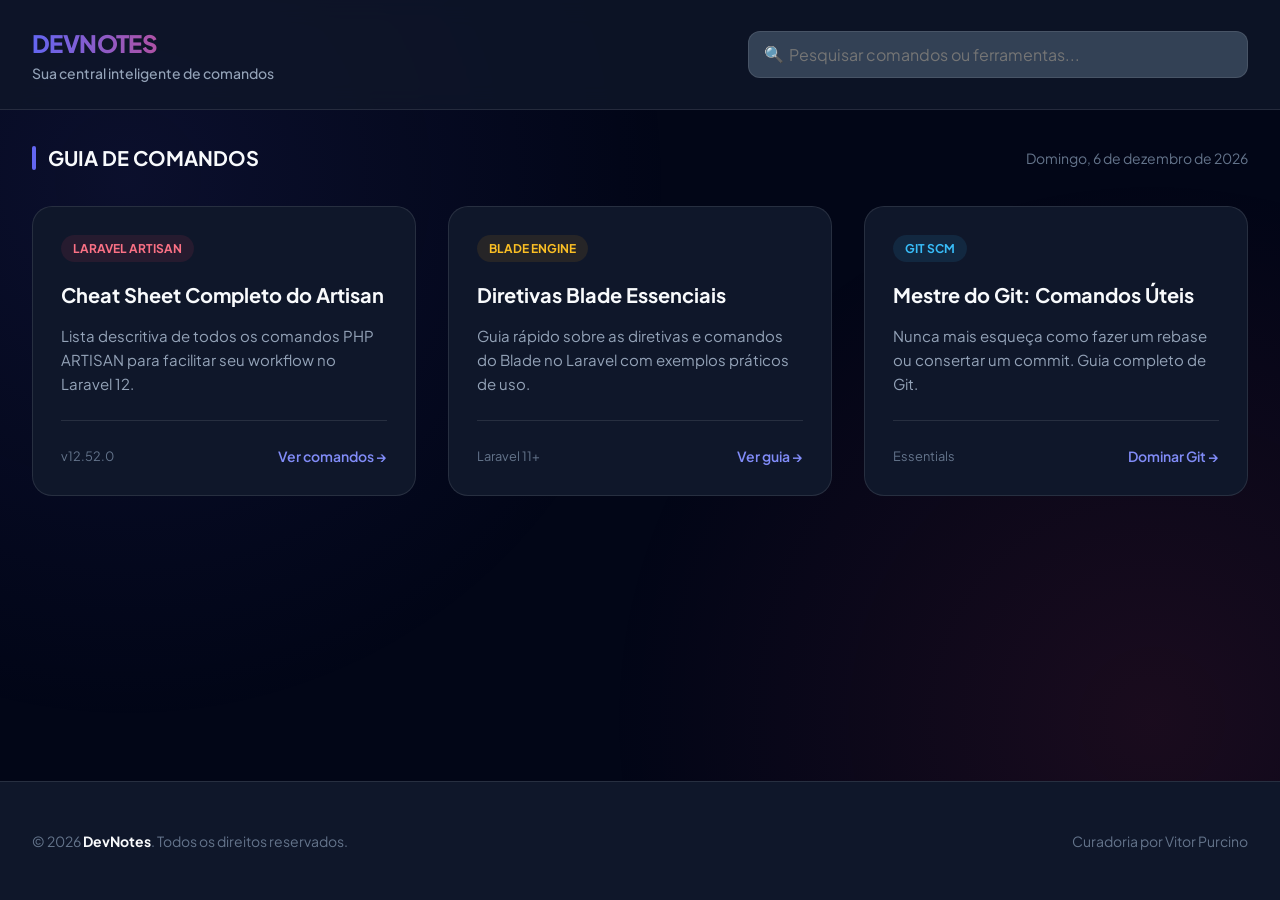
==== index.html @ d4c99360 "Primeiro commit" ====
<!DOCTYPE html>
<html lang="pt-br">

<head>
	<meta charset="UTF-8" />
	<meta name="viewport" content="width=device-width, initial-scale=1.0" />
	<meta name="description"
		content="DevNotes - Seu bloco de notas inteligente para comandos e guias de desenvolvimento." />
	<meta name="keywords" content="devnotes, programação, comandos, cheat sheet, laravel, git, php, blade" />
	<meta name="author" content="Vitor Purcino" />
	<meta name="theme-color" content="#020617" />

	<!-- Open Graph -->
	<meta property="og:title" content="DevNotes - Inteligência em Comandos" />
	<meta property="og:description" content="Acesse rapidamente os comandos mais úteis para o seu dia a dia." />
	<meta property="og:type" content="website" />

	<link rel="icon" href="favicon.ico" type="image/x-icon" />
	<link rel="stylesheet" href="reset.css" />
	<link rel="stylesheet" href="index.css" />
	<title>DevNotes - Central de Comandos</title>
</head>

<body>
	<header>
		<div class="header-container">
			<div class="title-group">
				<h1>DEVNOTES</h1>
				<p class="tagline">Sua central inteligente de comandos</p>
			</div>

			<div class="search-container">
				<span class="search-icon">🔍</span>
				<input type="text" class="search-input" id="searchBar"
					placeholder="Pesquisar comandos ou ferramentas..." />
			</div>
		</div>
	</header>

	<main>
		<div class="section-header">
			<h2 class="section-title">GUIA DE COMANDOS</h2>
			<p class="data-publicacao" id="dataHoje"></p>
		</div>

		<div class="cards-grid" id="cardsGrid">
			<!-- Artisan Card -->
			<article class="card">
				<span class="card-tag tag-artisan">Laravel Artisan</span>
				<h3><a href="./pages/comandosArtisan.html">Cheat Sheet Completo do Artisan</a></h3>
				<p class="card-desc">
					Lista descritiva de todos os comandos PHP ARTISAN para facilitar seu workflow no Laravel 12.
				</p>
				<div class="card-footer">
					<span class="card-meta">v12.52.0</span>
					<a href="./pages/comandosArtisan.html" class="btn-read">Ver comandos →</a>
				</div>
			</article>

			<!-- Blade Card -->
			<article class="card">
				<span class="card-tag tag-blade">Blade Engine</span>
				<h3><a href="./pages/comandosBladeLaravel.html">Diretivas Blade Essenciais</a></h3>
				<p class="card-desc">
					Guia rápido sobre as diretivas e comandos do Blade no Laravel com exemplos práticos de uso.
				</p>
				<div class="card-footer">
					<span class="card-meta">Laravel 11+</span>
					<a href="pages/comandosBladeLaravel.html" class="btn-read">Ver guia →</a>
				</div>
			</article>

			<!-- Git Card -->
			<article class="card">
				<span class="card-tag tag-git">Git SCM</span>
				<h3><a href="pages/comandosGit.html">Mestre do Git: Comandos Úteis</a></h3>
				<p class="card-desc">
					Nunca mais esqueça como fazer um rebase ou consertar um commit. Guia completo de Git.
				</p>
				<div class="card-footer">
					<span class="card-meta">Essentials</span>
					<a href="pages/comandosGit.html" class="btn-read">Dominar Git →</a>
				</div>
			</article>
		</div>

		<!-- Newsletter Section -->
		<!-- <section class="newsletter">
			<div class="newsletter-content">
				<h2>Mantenha-se Atualizado</h2>
				<p>Receba novos guias e atualizações de comandos diretamente no seu e-mail.</p>
			</div>
			<form class="newsletter-form" id="newsletterForm">
				<input type="email" placeholder="seu@email.com" required />
				<button type="submit" class="btn-submit">Inscrever-se</button>
			</form>
		</section> -->
	</main>

	<footer>
		<div class="footer-container">
			<div class="footer-info">
				<p>&copy; 2026 <span class="footer-brand">DevNotes</span>. Todos os direitos reservados.</p>
			</div>
			<div class="footer-info">
				<p>Curadoria por <strong>Vitor Purcino</strong></p>
			</div>
		</div>
	</footer>

	<script src="index.js"></script>
	<script>
		// Exibir data atual formatada
		const opcoesDatas = { weekday: 'long', year: 'numeric', month: 'long', day: 'numeric' };
		const dataAtual = new Date().toLocaleDateString('pt-BR', opcoesDatas);
		document.getElementById('dataHoje').textContent = dataAtual.charAt(0).toUpperCase() + dataAtual.slice(1);

		// Preview de animação nos cards (radial gradient highlight)
		document.querySelectorAll('.card').forEach(card => {
			card.addEventListener('mousemove', e => {
				const rect = card.getBoundingClientRect();
				const x = e.clientX - rect.left;
				const y = e.clientY - rect.top;
				card.style.setProperty('--mouse-x', `${x}px`);
				card.style.setProperty('--mouse-y', `${y}px`);
			});
		});
	</script>
</body>

</html>
---- index.css ----
@import url("https://fonts.googleapis.com/css2?family=Plus+Jakarta+Sans:wght@300;400;500;600;700;800&display=swap");

/* ========== DESIGN SYSTEM ========== */
:root {
    --bg-deep: #020617;
    --bg-surface: #0f172a;
    --bg-card: #1e293b;
    --bg-input: #334155;
    
    --primary: #6366f1;
    --primary-hover: #818cf8;
    --accent: #f43f5e;
    
    --text-main: #f8fafc;
    --text-muted: #94a3b8;
    --text-dim: #64748b;
    
    --border: rgba(255, 255, 255, 0.1);
    --border-hover: rgba(255, 255, 255, 0.2);
    
    --radius-sm: 8px;
    --radius-md: 12px;
    --radius-lg: 20px;
    
    --shadow-sm: 0 1px 2px 0 rgb(0 0 0 / 0.05);
    --shadow-md: 0 4px 6px -1px rgb(0 0 0 / 0.1), 0 2px 4px -2px rgb(0 0 0 / 0.1);
    --shadow-lg: 0 10px 15px -3px rgb(0 0 0 / 0.1), 0 4px 6px -4px rgb(0 0 0 / 0.1);
    
    --transition: all 0.3s cubic-bezier(0.4, 0, 0.2, 1);
}

/* ========== RESET & BASE ========== */
* {
    margin: 0;
    padding: 0;
    box-sizing: border-box;
}

body {
    font-family: 'Plus Jakarta Sans', sans-serif;
    background-color: var(--bg-deep);
    color: var(--text-main);
    line-height: 1.6;
    overflow-x: hidden;
    min-height: 100vh;
    display: flex;
    flex-direction: column;
}

/* Glassmorphism background effect */
body::before {
    content: '';
    position: fixed;
    top: 0;
    left: 0;
    width: 100%;
    height: 100%;
    background: radial-gradient(circle at 10% 20%, rgba(99, 102, 241, 0.1) 0%, transparent 40%),
                radial-gradient(circle at 90% 80%, rgba(244, 63, 94, 0.1) 0%, transparent 40%);
    pointer-events: none;
    z-index: -1;
}

/* ========== NAVBAR / HEADER ========== */
header {
    background: rgba(15, 23, 42, 0.8);
    backdrop-filter: blur(12px);
    border-bottom: 1px solid var(--border);
    padding: 1.5rem 2rem;
    position: sticky;
    top: 0;
    z-index: 100;
}

.header-container {
    max-width: 1280px;
    margin: 0 auto;
    display: flex;
    justify-content: space-between;
    align-items: center;
    gap: 2rem;
}

.title-group h1 {
    font-size: 1.5rem;
    font-weight: 800;
    letter-spacing: -0.025em;
    background: linear-gradient(to right, #6366f1, #f43f5e);
    -webkit-background-clip: text;
    -webkit-text-fill-color: transparent;
}

.tagline {
    font-size: 0.875rem;
    color: var(--text-muted);
    font-weight: 500;
}

.search-container {
    flex: 1;
    max-width: 500px;
    position: relative;
}

.search-input {
    width: 100%;
    background: var(--bg-input);
    border: 1px solid var(--border);
    border-radius: var(--radius-md);
    padding: 0.6rem 1rem 0.6rem 2.5rem;
    color: white;
    font-family: inherit;
    transition: var(--transition);
}

.search-input:focus {
    outline: none;
    border-color: var(--primary);
    box-shadow: 0 0 0 3px rgba(99, 102, 241, 0.2);
}

.search-icon {
    position: absolute;
    left: 1rem;
    top: 50%;
    transform: translateY(-50%);
    color: var(--text-dim);
    pointer-events: none;
}

/* ========== MAIN CONTENT ========== */
main {
    max-width: 1280px;
    width: 100%;
    margin: 2rem auto;
    padding: 0 2rem;
    flex: 1;
}

.section-header {
    display: flex;
    align-items: center;
    justify-content: space-between;
    margin-bottom: 2rem;
}

.section-title {
    font-size: 1.25rem;
    font-weight: 700;
    display: flex;
    align-items: center;
    gap: 0.75rem;
}

.section-title::before {
    content: '';
    width: 4px;
    height: 1.5rem;
    background: var(--primary);
    border-radius: 2px;
}

.data-publicacao {
    font-size: 0.875rem;
    color: var(--text-dim);
}

/* ========== GRID & CARDS ========== */
.cards-grid {
    display: grid;
    grid-template-columns: repeat(auto-fill, minmax(340px, 1fr));
    gap: 2rem;
    margin-bottom: 4rem;
}

.card {
    background: var(--bg-surface);
    border: 1px solid var(--border);
    border-radius: var(--radius-lg);
    padding: 1.75rem;
    transition: var(--transition);
    position: relative;
    overflow: hidden;
    display: flex;
    flex-direction: column;
    height: 100%;
}

.card:hover {
    transform: translateY(-5px);
    border-color: var(--border-hover);
    box-shadow: var(--shadow-lg);
    background: var(--bg-card);
}

.card-tag {
    font-size: 0.75rem;
    font-weight: 700;
    padding: 0.25rem 0.75rem;
    border-radius: 20px;
    text-transform: uppercase;
    width: fit-content;
    margin-bottom: 1.25rem;
    background: rgba(99, 102, 241, 0.1);
    color: var(--primary-hover);
}

/* Technology specific tags */
.tag-artisan { background: rgba(244, 63, 94, 0.1); color: #fb7185; }
.tag-git { background: rgba(56, 189, 248, 0.1); color: #38bdf8; }
.tag-blade { background: rgba(245, 158, 11, 0.1); color: #fbbf24; }

.card h3 {
    font-size: 1.25rem;
    font-weight: 700;
    margin-bottom: 1rem;
    line-height: 1.3;
}

.card h3 a {
    color: var(--text-main);
    text-decoration: none;
    transition: var(--transition);
}

.card:hover h3 a {
    color: var(--primary-hover);
}

.card-desc {
    color: var(--text-muted);
    font-size: 0.9375rem;
    margin-bottom: 1.5rem;
    flex: 1;
}

.card-footer {
    display: flex;
    align-items: center;
    justify-content: space-between;
    padding-top: 1.5rem;
    border-top: 1px solid var(--border);
    margin-top: auto;
}

.card-meta {
    font-size: 0.8rem;
    color: var(--text-dim);
}

.btn-read {
    display: inline-flex;
    align-items: center;
    gap: 0.5rem;
    font-weight: 600;
    font-size: 0.875rem;
    color: var(--primary-hover);
    text-decoration: none;
    transition: var(--transition);
}

.btn-read:hover {
    gap: 0.75rem;
}

/* ========== NEWSLETTER SECTION ========== */
.newsletter {
    background: linear-gradient(to right bottom, #1e293b, #0f172a);
    border: 1px solid var(--border);
    border-radius: var(--radius-lg);
    padding: 3rem;
    margin: 4rem 0;
    display: flex;
    align-items: center;
    gap: 3rem;
    position: relative;
    overflow: hidden;
}

.newsletter::before {
    content: '';
    position: absolute;
    right: -5%;
    top: -20%;
    width: 40%;
    height: 150%;
    background: radial-gradient(circle, rgba(99, 102, 241, 0.1) 0%, transparent 70%);
    filter: blur(50px);
}

.newsletter-content {
    flex: 1;
    z-index: 1;
}

.newsletter-content h2 {
    font-size: 2rem;
    font-weight: 800;
    margin-bottom: 1rem;
}

.newsletter-content p {
    color: var(--text-muted);
}

.newsletter-form {
    flex: 1;
    display: flex;
    gap: 0.75rem;
    z-index: 1;
}

.newsletter-form input {
    flex: 1;
    background: var(--bg-card);
    border: 1px solid var(--border);
    border-radius: var(--radius-md);
    padding: 1rem 1.25rem;
    color: white;
    font-family: inherit;
    transition: var(--transition);
}

.newsletter-form input:focus {
    border-color: var(--primary);
    outline: none;
    box-shadow: 0 0 0 3px rgba(99, 102, 241, 0.2);
}

.btn-submit {
    background: var(--primary);
    color: white;
    border: none;
    padding: 0 2rem;
    border-radius: var(--radius-md);
    font-weight: 700;
    cursor: pointer;
    transition: var(--transition);
}

.btn-submit:hover {
    background: var(--primary-hover);
    transform: translateY(-2px);
    box-shadow: 0 4px 12px rgba(99, 102, 241, 0.4);
}

/* ========== FOOTER ========== */
footer {
    border-top: 1px solid var(--border);
    padding: 3rem 2rem;
    background: var(--bg-surface);
}

.footer-container {
    max-width: 1280px;
    margin: 0 auto;
    display: flex;
    justify-content: space-between;
    align-items: center;
}

.footer-info p {
    color: var(--text-dim);
    font-size: 0.875rem;
}

.footer-brand {
    font-weight: 700;
    color: var(--text-main);
}

/* ========== RESPONSIVENESS ========== */
@media (max-width: 1024px) {
    .newsletter {
        flex-direction: column;
        padding: 2.5rem;
        text-align: center;
        gap: 2rem;
    }
    
    .newsletter-form {
        width: 100%;
        max-width: 500px;
    }
}

@media (max-width: 768px) {
    .header-container {
        flex-direction: column;
        align-items: flex-start;
        gap: 1.5rem;
    }
    
    .search-container {
        width: 100%;
        max-width: none;
    }
    
    .section-header {
        flex-direction: column;
        align-items: flex-start;
        gap: 1rem;
    }
    
    .cards-grid {
        grid-template-columns: 1fr;
    }
    
    .newsletter-form {
        flex-direction: column;
    }
    
    .btn-submit {
        padding: 1rem;
    }
    
    .footer-container {
        flex-direction: column;
        gap: 1.5rem;
        text-align: center;
    }
}
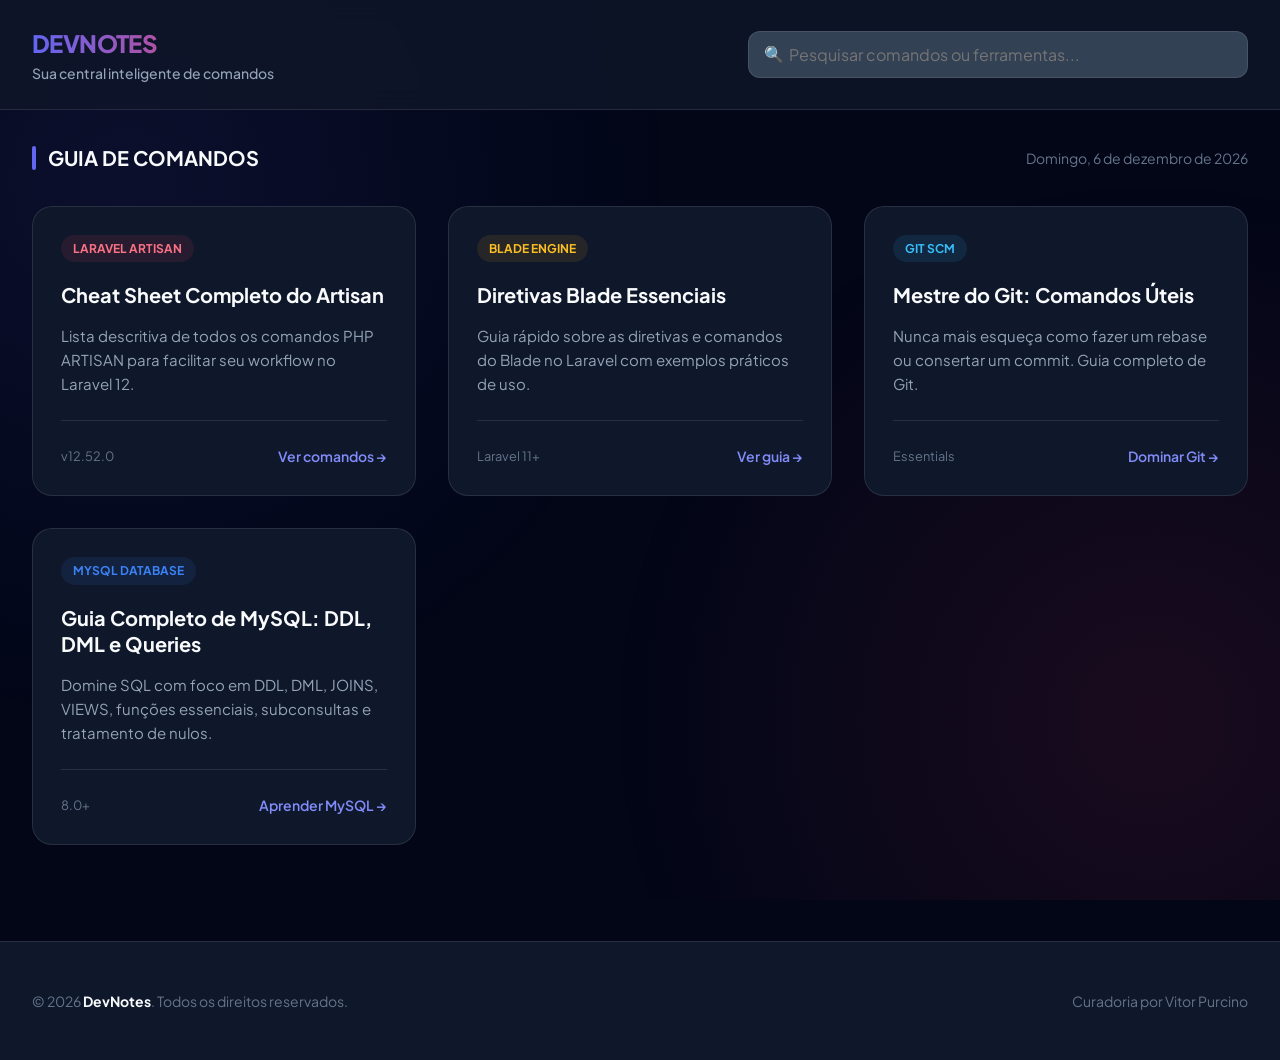
==== commit 2cf252b3: "feat: adicionar guia completo de MySQL com DDL, DML, JOINS, VIEWS e funções essenciais - Criar págin" ====
--- a/index.html
+++ b/index.html
@@ -82,6 +82,19 @@
 					<a href="pages/comandosGit.html" class="btn-read">Dominar Git →</a>
 				</div>
 			</article>
+
+			<!-- MySQL Card -->
+			<article class="card">
+				<span class="card-tag tag-mysql">MySQL Database</span>
+				<h3><a href="pages/comandosMySQL.html">Guia Completo de MySQL: DDL, DML e Queries</a></h3>
+				<p class="card-desc">
+					Domine SQL com foco em DDL, DML, JOINS, VIEWS, funções essenciais, subconsultas e tratamento de nulos.
+				</p>
+				<div class="card-footer">
+					<span class="card-meta">8.0+</span>
+					<a href="pages/comandosMySQL.html" class="btn-read">Aprender MySQL →</a>
+				</div>
+			</article>
 		</div>
 
 		<!-- Newsletter Section -->
--- a/index.css
+++ b/index.css
@@ -209,6 +209,7 @@
 .tag-artisan { background: rgba(244, 63, 94, 0.1); color: #fb7185; }
 .tag-git { background: rgba(56, 189, 248, 0.1); color: #38bdf8; }
 .tag-blade { background: rgba(245, 158, 11, 0.1); color: #fbbf24; }
+.tag-mysql { background: rgba(59, 130, 246, 0.1); color: #3b82f6; }
 
 .card h3 {
     font-size: 1.25rem;
